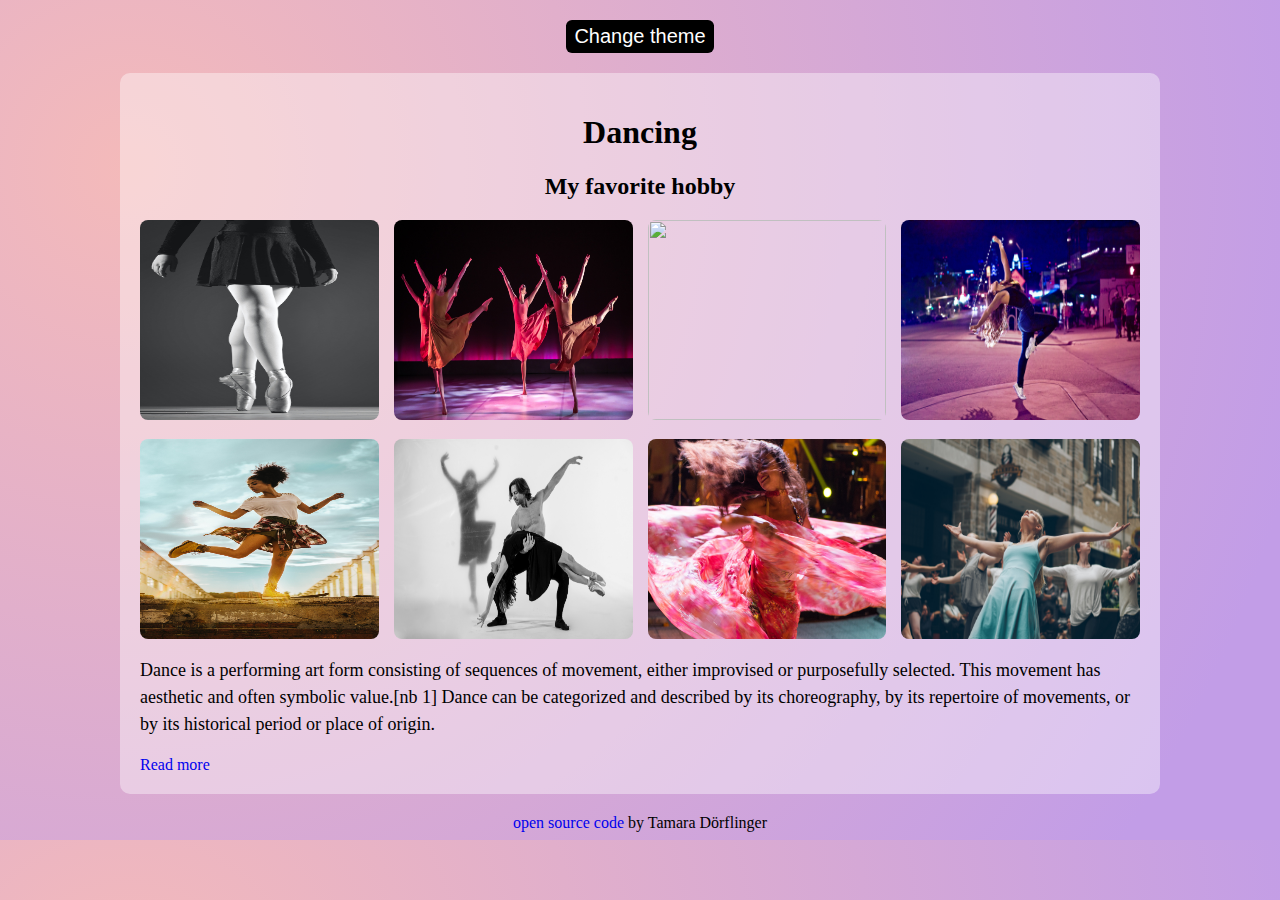
==== index.html @ 006e4cea "changed name of html file" ====
<!DOCTYPE html>
<html lang="en">
  <head>
    <meta charset="UTF-8" />
    <meta http-equiv="X-UA-Compatible" content="IE=edge" />
    <meta name="viewport" content="width=device-width, initial-scale=1.0" />
    <title>Dancing-My Hobby</title>
    <link rel="stylesheet" href="src/styles.css" />
  </head>
  <body>
    <button class="theme-button">Change theme</button>
    <div class="container">
      <h1>Dancing</h1>
      <h2>My favorite hobby</h2>
      <div class="grid">
        <a href="https://de.wikipedia.org/wiki/Ballett" target="_blank"
          ><img src="src/pictures/picture-one.jpg" alt="" class="horizontal"
        /></a>

        <img src="src/pictures/picture-two.jpg" alt="" />
        <img src="src/pictures/picture-three.jpg" alt="" />
        <img src="src/pictures/picture-four.jpg" alt="" />
        <img src="src/pictures/picture-five.jpg" alt="" />
        <img src="src/pictures/picture-six.jpg" alt="" />
        <img src="src/pictures/picture-seven.jpg" alt="" />
        <img src="src/pictures/picture-eight.jpg" alt="" />
      </div>
      <p>
        Dance is a performing art form consisting of sequences of movement,
        either improvised or purposefully selected. This movement has aesthetic
        and often symbolic value.[nb 1] Dance can be categorized and described
        by its choreography, by its repertoire of movements, or by its
        historical period or place of origin.
      </p>

      <a href="https://en.wikipedia.org/wiki/Dance" target="_blank"
        >Read more</a
      >
    </div>
    <footer>
      <a href="https://github.com/tamara-doe/My-Hobby" target="_blank"
        >open source code</a
      >
      by Tamara Dörflinger
    </footer>
    <script>
      function changeTheme() {
        let body = document.querySelector("body");
        body.classList.toggle("dark");
      }

      let themeButton = document.querySelector(".theme-button");
      themeButton.addEventListener("click", changeTheme);
    </script>
  </body>
</html>
---- src/styles.css ----
body {
  background: radial-gradient(
    circle at 10% 20%,
    rgb(244, 186, 186) 0%,
    rgb(194, 157, 231) 90%
  );
}
h1 {
  text-align: center;
}
h2 {
  text-align: center;
}
img {
  width: 200px;
  height: 200px;
}

button {
  display: block;
  margin: 0 auto;
  border: black;
  background-color: white;
  font-size: 24px;
  border-radius: 6px;
  padding: 10px 15px;
  transition: all 150ms ease-in-out;
  font-size: 20px;
  background: black;
  color: white;
  padding: 5px 8px;
  margin-top: 20px;
}
button:hover {
  background: white;
  cursor: pointer;
  color: black;
}

footer {
  text-align: center;
  margin-top: 10px;
}
a {
  text-decoration: none;
}
p {
  line-height: 1.5;
  font-size: 18px;
}
.container {
  max-width: 1000px;
  background-color: rgba(255, 255, 255, 0.4);
  padding: 20px;
  border-radius: 10px;
  margin: 20px auto;
}

.grid {
  display: grid;
  grid-template-columns: repeat(4, 1fr);
  grid-gap: 15px;
}
.grid img {
  width: 100%;
  border-radius: 8px;
  transition: all 150ms ease-in-out;
}
.columne-one {
  aspect-ratio: 1 / 1;
}
.grid img:hover {
  transform: scale(2);
  filter: contrast(80%);
}
.dark {
  background: black;
  color: white;
}
.dark .container {
  background-color: rgba(255, 255, 255, 0.2);
}
.dark a {
  color: plum;
}
.dark button {
  background: plum;
  color: white;
}
.dark button:hover {
  background-color: white;
  color: plum;
}

@media (max-width: 600px) {
  img {
    width: 100%;
    height: 300px;
  }
  p {
    text-align: center;
  }
  .container {
    max-width: 600px;
  }
  .grid {
    display: grid;
    grid-template-columns: 1fr;
  }
}
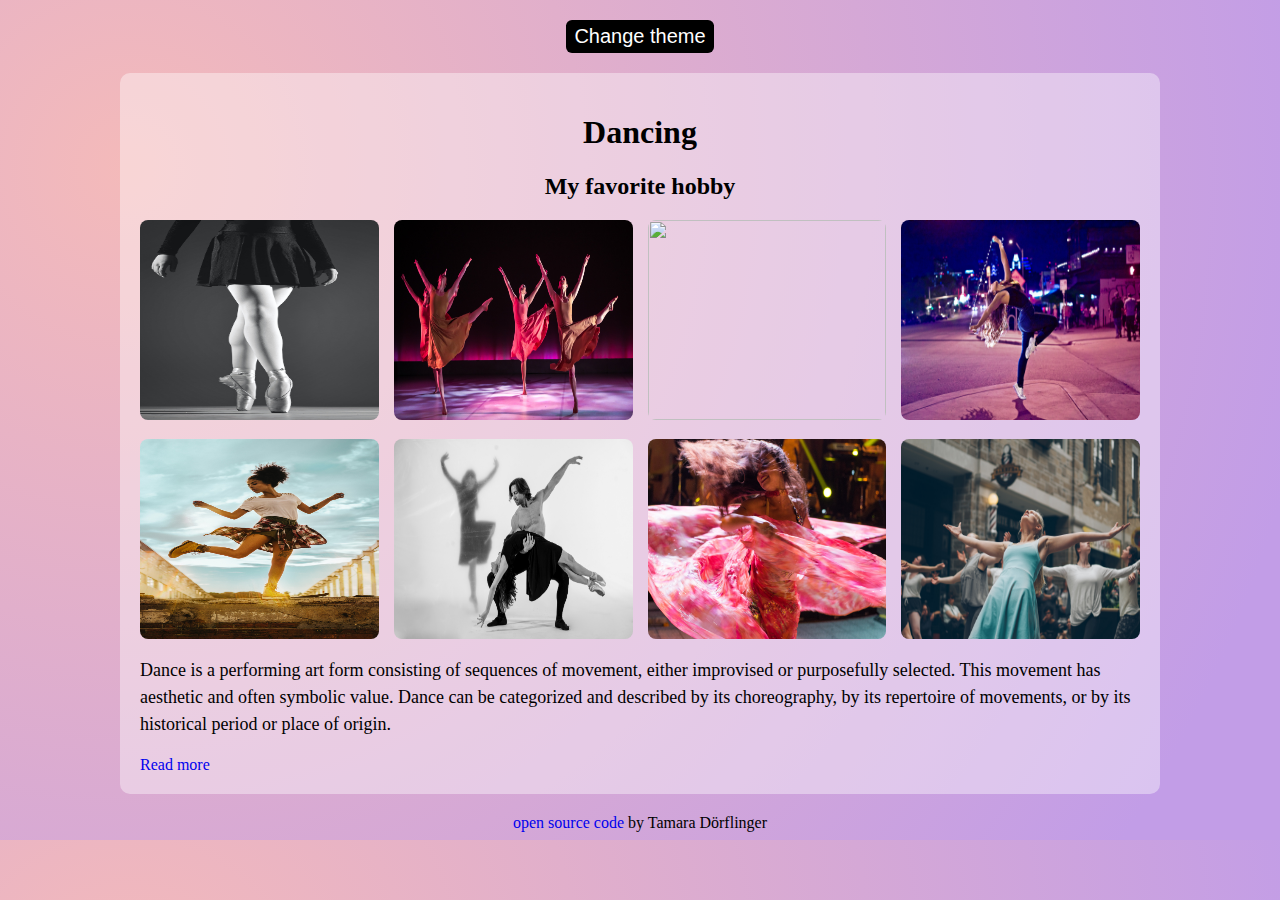
==== commit ee5ef45d: "corrected text" ====
--- a/index.html
+++ b/index.html
@@ -28,9 +28,9 @@
       <p>
         Dance is a performing art form consisting of sequences of movement,
         either improvised or purposefully selected. This movement has aesthetic
-        and often symbolic value.[nb 1] Dance can be categorized and described
-        by its choreography, by its repertoire of movements, or by its
-        historical period or place of origin.
+        and often symbolic value. Dance can be categorized and described by its
+        choreography, by its repertoire of movements, or by its historical
+        period or place of origin.
       </p>
 
       <a href="https://en.wikipedia.org/wiki/Dance" target="_blank"
